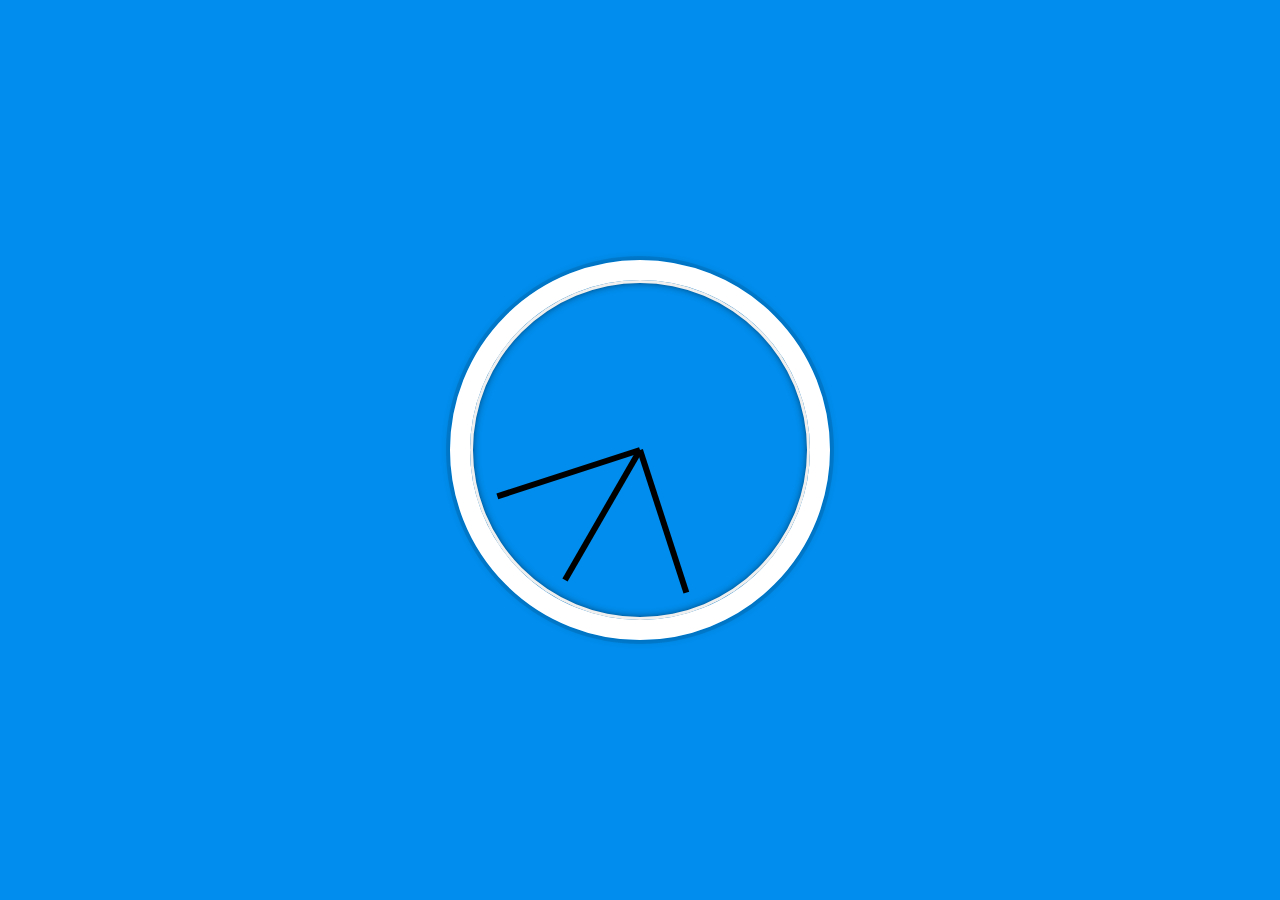
==== 02 - JS and CSS Clock/index.html @ 92a7683e "day 2 js and css clock" ====
<!DOCTYPE html>
<html lang="en">
<head>
  <meta charset="UTF-8">
  <title>JS + CSS Clock</title>
  <link rel="icon" href="https://fav.farm/🔥" />
</head>
<body>


    <div class="clock">
      <div class="clock-face">
        <div class="hand hour-hand"></div>
        <div class="hand min-hand"></div>
        <div class="hand second-hand"></div>
      </div>
    </div>


  <style>
    html {
      background: #018DED url(https://unsplash.it/1500/1000?image=881&blur=5);
      background-size: cover;
      font-family: 'helvetica neue';
      text-align: center;
      font-size: 10px;
    }

    body {
      margin: 0;
      font-size: 2rem;
      display: flex;
      flex: 1;
      min-height: 100vh;
      align-items: center;
    }

    .clock {
      width: 30rem;
      height: 30rem;
      border: 20px solid white;
      border-radius: 50%;
      margin: 50px auto;
      position: relative;
      padding: 2rem;
      box-shadow:
        0 0 0 4px rgba(0,0,0,0.1),
        inset 0 0 0 3px #EFEFEF,
        inset 0 0 10px black,
        0 0 10px rgba(0,0,0,0.2);
    }

    .clock-face {
      position: relative;
      width: 100%;
      height: 100%;
      transform: translateY(-3px); /* account for the height of the clock hands */
    }

    .hand {
      width: 50%;
      height: 6px;
      background: black;
      position: absolute;
      top: 50%;
      transform-origin: 100%;
      transform: rotate(90deg);
      transition: all 0.05s;
      transition-timing-function: cubic-bezier(0.33, 2.97, 0.58, 1);
    }

  </style>

  <script>

    const secondHand = document.querySelector('.second-hand');
    const minHand = document.querySelector('.min-hand');
    const hourHand = document.querySelector('.hour-hand');

    function setDate() {
      const now = new Date();
      const seconds = now.getSeconds(); 
      const mins = now.getMinutes();
      const hours = now.getHours();

      const secondsDegree = ((seconds/60) * 360) + 90;
      const minsDegree = ((mins/60) * 360) + 90;
      const hoursDegree = ((hours/12) * 360) + 90;
      secondHand.style.transform = `rotate(${secondsDegree}deg)`;
      minHand.style.transform = `rotate(${minsDegree}deg)`;
      hourHand.style.transform = `rotate(${hoursDegree}deg)`;

      console.log(mins);
      console.log(hours);
    }

    setInterval(setDate, 1000);

  </script>
</body>
</html>
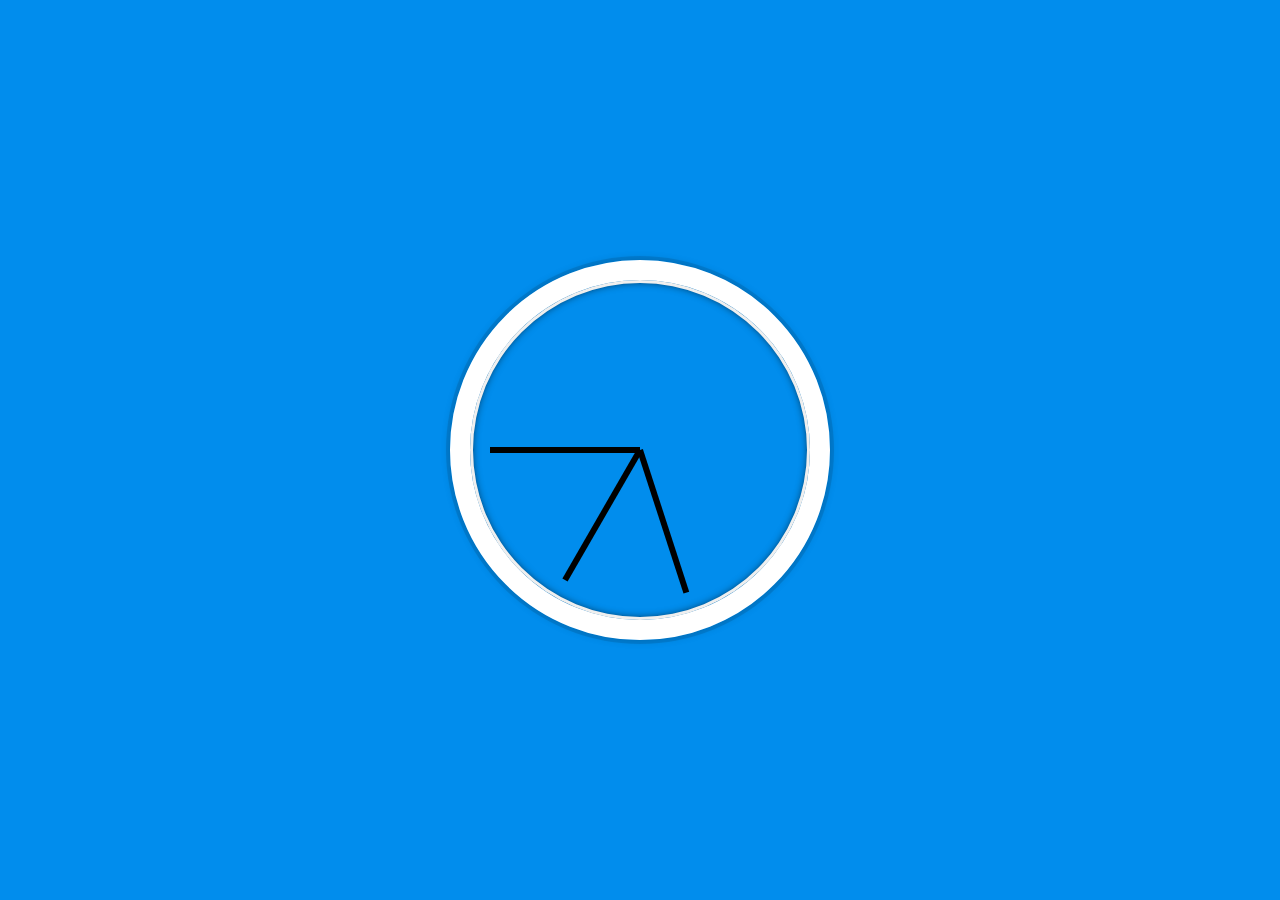
==== commit cf9139e8: "add JS for 03-CSS Variables" ====
--- a/02 - JS and CSS Clock/index.html
+++ b/02 - JS and CSS Clock/index.html
@@ -90,7 +90,7 @@
       minHand.style.transform = `rotate(${minsDegree}deg)`;
       hourHand.style.transform = `rotate(${hoursDegree}deg)`;
 
-      console.log(mins);
+      console.log(mins)
       console.log(hours);
     }
 
